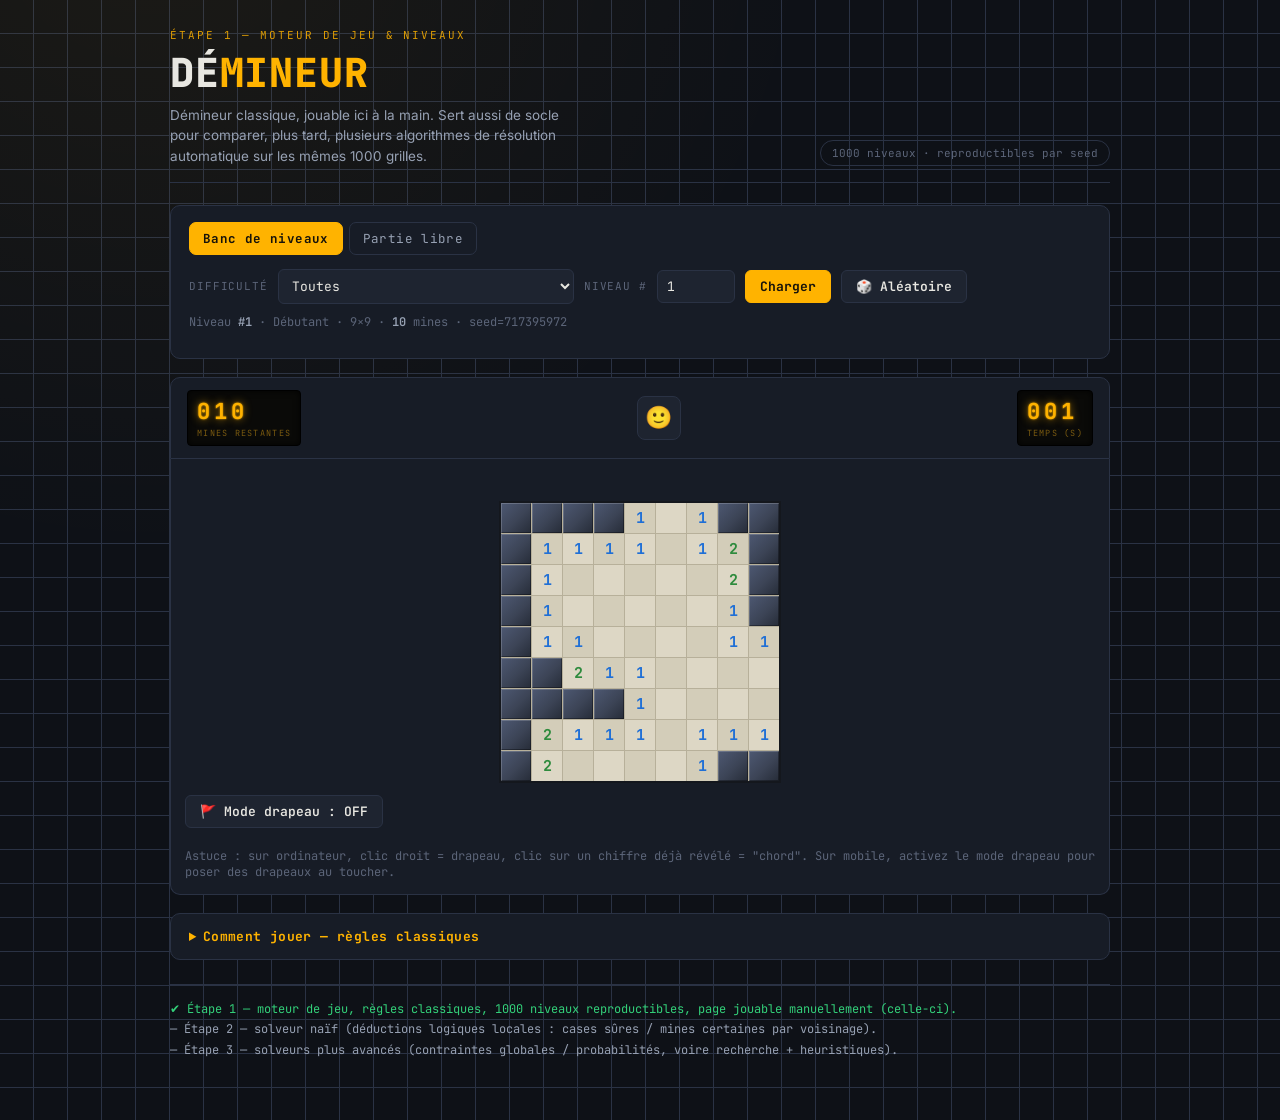
==== index.html @ 48df4999 "first commit" ====
<!DOCTYPE html>
<html lang="fr">
<head>
<meta charset="UTF-8">
<meta name="viewport" content="width=device-width, initial-scale=1.0">
<title>Démineur — banc d'essai pour algorithmes</title>
<meta name="description" content="Démineur classique jouable en ligne, avec un banc de 1000 niveaux reproductibles pour comparer des solveurs.">
<link rel="stylesheet" href="style.css">
</head>
<body>
<div class="wrap">

  <header class="top">
    <div>
      <p class="eyebrow">Étape 1 — moteur de jeu &amp; niveaux</p>
      <h1>DÉ<span>MINEUR</span></h1>
      <p class="tagline">Démineur classique, jouable ici à la main. Sert aussi de socle pour comparer,
      plus tard, plusieurs algorithmes de résolution automatique sur les mêmes 1000 grilles.</p>
    </div>
    <span class="badge" id="bank-size-badge">1000 niveaux · reproductibles par seed</span>
  </header>

  <section class="panel">
    <div class="tabs" role="tablist">
      <button class="tab active" id="tab-bank" role="tab">Banc de niveaux</button>
      <button class="tab" id="tab-freeplay" role="tab">Partie libre</button>
    </div>

    <div class="mode-view active" id="view-bank">
      <div class="row">
        <span class="field-label">Difficulté</span>
        <select id="diff-filter">
          <option value="all">Toutes</option>
          <option value="beginner">Débutant (9×9, 10 mines)</option>
          <option value="intermediate">Intermédiaire (16×16, 40 mines)</option>
          <option value="expert">Expert (30×16, 99 mines)</option>
          <option value="mixed">Mixte (taille/densité variables)</option>
        </select>
        <span class="field-label">Niveau #</span>
        <input type="number" id="level-id-input" min="1" value="1">
        <button class="btn primary" id="load-level-btn">Charger</button>
        <button class="btn" id="random-level-btn">🎲 Aléatoire</button>
      </div>
      <p class="meta-line" id="bank-meta"></p>
    </div>

    <div class="mode-view" id="view-freeplay">
      <div class="difficulty-grid">
        <button class="diff-card active" data-diff="beginner">
          <div class="name">Débutant</div><div class="spec">9×9 · 10 mines</div>
        </button>
        <button class="diff-card" data-diff="intermediate">
          <div class="name">Intermédiaire</div><div class="spec">16×16 · 40 mines</div>
        </button>
        <button class="diff-card" data-diff="expert">
          <div class="name">Expert</div><div class="spec">30×16 · 99 mines</div>
        </button>
      </div>
      <div class="row">
        <span class="field-label">Largeur</span><input type="number" id="custom-width" value="9" min="5" max="40">
        <span class="field-label">Hauteur</span><input type="number" id="custom-height" value="9" min="5" max="24">
        <span class="field-label">Mines</span><input type="number" id="custom-mines" value="10" min="1">
        <button class="btn primary" id="start-freeplay-btn">Nouvelle partie</button>
      </div>
      <p class="meta-line">Partie libre : grille générée dans le navigateur, premier coup toujours sûr (les mines ne sont posées qu'après votre premier clic).</p>
    </div>
  </section>

  <div class="console">
    <div class="lcd">
      <div class="digits" id="mine-digits">010</div>
      <div class="lcd-label">Mines restantes</div>
    </div>
    <button class="face-btn" id="face-btn" title="Recommencer">🙂</button>
    <div class="lcd">
      <div class="digits" id="time-digits">000</div>
      <div class="lcd-label">Temps (s)</div>
    </div>
  </div>

  <div class="board-outer">
    <p class="board-status" id="board-status">&nbsp;</p>
    <div class="board" id="board"></div>
    <div class="board-toolbar">
      <span class="flag-toggle">
        <button class="btn" id="flag-mode-btn">🚩 Mode drapeau : OFF</button>
      </span>
      <span class="meta-line">Astuce : sur ordinateur, clic droit = drapeau, clic sur un chiffre déjà révélé = "chord". Sur mobile, activez le mode drapeau pour poser des drapeaux au toucher.</span>
    </div>
  </div>

  <details class="rules">
    <summary>Comment jouer — règles classiques</summary>
    <ul>
      <li>La grille cache des mines. Un <b>clic gauche</b> révèle une case : si c'est une mine, la partie est perdue ; sinon, un chiffre indique le nombre de mines parmi les 8 cases voisines.</li>
      <li>Si ce chiffre vaut <b>0</b>, toutes les cases voisines s'ouvrent automatiquement, et ainsi de suite en cascade.</li>
      <li>Un <b>clic droit</b> (ou le mode drapeau sur mobile) pose ou retire un <b>drapeau 🚩</b> sur une case suspectée d'être minée.</li>
      <li><b>Chord</b> : cliquer sur une case déjà révélée dont le nombre de drapeaux voisins égale son chiffre révèle d'un coup toutes les autres cases voisines. Pratique, mais risqué si un drapeau est mal placé.</li>
      <li>La partie est <b>gagnée</b> quand toutes les cases sans mine sont révélées — inutile de drapeauter chaque mine.</li>
      <li>Au clavier : <kbd>Tab</kbd> pour naviguer entre les cases, <kbd>Entrée</kbd>/<kbd>Espace</kbd> pour révéler ou "chord", <kbd>F</kbd> pour drapeau/retirer.</li>
    </ul>
    <p>Les 1000 niveaux du banc sont générés une fois pour toutes par <code>generate_levels.py</code> à partir d'un seed fixe : même id ⇒ toujours la même grille de mines et la même case de départ. Cela permettra de comparer plusieurs solveurs sur exactement les mêmes grilles à l'étape suivante.</p>
  </details>

  <footer class="roadmap">
    <div class="step done">✔ Étape 1 — moteur de jeu, règles classiques, 1000 niveaux reproductibles, page jouable manuellement (celle-ci).</div>
    <div class="step">— Étape 2 — solveur naïf (déductions logiques locales : cases sûres / mines certaines par voisinage).</div>
    <div class="step">— Étape 3 — solveurs plus avancés (contraintes globales / probabilités, voire recherche + heuristiques).</div>
  </footer>

</div>

<script src="engine.js"></script>
<script src="levels.js"></script>
<script src="app.js"></script>
</body>
</html>
---- style.css ----
@import url('https://fonts.googleapis.com/css2?family=JetBrains+Mono:wght@400;500;700;800&family=Inter:wght@400;500;600&display=swap');

:root {
  --bg: #0e1117;
  --panel: #171c26;
  --panel-2: #1e2430;
  --border: #2a3244;
  --accent: #ffb300;
  --accent-dim: #8a6416;
  --text: #e8e7e1;
  --text-dim: #97a1b3;
  --text-faint: #5c6579;

  --cell-hidden: #3c4456;
  --cell-hidden-hi: #4d5872;
  --cell-hidden-lo: #262c38;
  --cell-revealed: #ddd7c5;
  --cell-revealed-alt: #d3cdb9;
  --cell-line: #b7b09a;

  --mine-bg: #ff5252;
  --win: #33d17a;
  --lose: #ff5c5c;

  --n1: #1f6fd6;
  --n2: #2e8b3d;
  --n3: #d8342c;
  --n4: #2b2fa6;
  --n5: #7a3b1e;
  --n6: #0f9aa6;
  --n7: #1c1c1c;
  --n8: #6b7280;

  --mono: 'JetBrains Mono', ui-monospace, 'SF Mono', Menlo, Consolas, monospace;
  --sans: 'Inter', system-ui, -apple-system, 'Segoe UI', sans-serif;
}

* { box-sizing: border-box; }

html, body {
  margin: 0;
  padding: 0;
  background: var(--bg);
  color: var(--text);
  font-family: var(--sans);
}

body {
  min-height: 100vh;
  background-image:
    radial-gradient(circle at 12% -10%, rgba(255,179,0,0.06), transparent 40%),
    linear-gradient(var(--border) 1px, transparent 1px),
    linear-gradient(90deg, var(--border) 1px, transparent 1px);
  background-size: auto, 34px 34px, 34px 34px;
  background-position: 0 0, -1px -1px, -1px -1px;
  background-color: var(--bg);
}
@media (prefers-reduced-motion: no-preference) {
  .cell.revealed { animation: pop 90ms ease-out; }
}
@keyframes pop {
  from { transform: scale(0.85); opacity: 0.6; }
  to { transform: scale(1); opacity: 1; }
}

.wrap {
  max-width: 980px;
  margin: 0 auto;
  padding: 28px 20px 60px;
}

/* ---------- Header ---------- */
header.top {
  display: flex;
  justify-content: space-between;
  align-items: flex-end;
  flex-wrap: wrap;
  gap: 10px;
  border-bottom: 1px solid var(--border);
  padding-bottom: 16px;
  margin-bottom: 22px;
}
.eyebrow {
  font-family: var(--mono);
  font-size: 11px;
  letter-spacing: 0.18em;
  text-transform: uppercase;
  color: var(--accent);
  opacity: 0.85;
  margin: 0 0 4px;
}
h1 {
  font-family: var(--mono);
  font-weight: 800;
  font-size: clamp(28px, 5vw, 40px);
  letter-spacing: 0.02em;
  margin: 0;
  color: var(--text);
}
h1 span { color: var(--accent); }
.tagline {
  font-size: 13.5px;
  color: var(--text-dim);
  max-width: 46ch;
  margin: 6px 0 0;
  line-height: 1.5;
}
.badge {
  font-family: var(--mono);
  font-size: 11px;
  color: var(--text-faint);
  border: 1px solid var(--border);
  border-radius: 999px;
  padding: 5px 11px;
  white-space: nowrap;
}

/* ---------- Panels / tabs ---------- */
.panel {
  background: var(--panel);
  border: 1px solid var(--border);
  border-radius: 10px;
  padding: 16px 18px;
  margin-bottom: 18px;
}
.tabs {
  display: flex;
  gap: 6px;
  margin-bottom: 14px;
}
.tab {
  font-family: var(--mono);
  font-size: 12.5px;
  letter-spacing: 0.03em;
  background: transparent;
  color: var(--text-dim);
  border: 1px solid var(--border);
  border-radius: 7px;
  padding: 7px 13px;
  cursor: pointer;
}
.tab.active {
  color: #16130a;
  background: var(--accent);
  border-color: var(--accent);
  font-weight: 700;
}
.tab:focus-visible, button:focus-visible, select:focus-visible, input:focus-visible {
  outline: 2px solid var(--accent);
  outline-offset: 2px;
}

.mode-view { display: none; }
.mode-view.active { display: block; }

.row {
  display: flex;
  align-items: center;
  gap: 10px;
  flex-wrap: wrap;
}
.field-label {
  font-family: var(--mono);
  font-size: 11px;
  color: var(--text-faint);
  text-transform: uppercase;
  letter-spacing: 0.08em;
}
select, input[type="number"] {
  background: var(--panel-2);
  color: var(--text);
  border: 1px solid var(--border);
  border-radius: 6px;
  padding: 7px 9px;
  font-family: var(--mono);
  font-size: 13px;
}
input[type="number"] { width: 78px; }

button.btn {
  font-family: var(--mono);
  font-size: 13px;
  font-weight: 600;
  color: var(--text);
  background: var(--panel-2);
  border: 1px solid var(--border);
  border-radius: 6px;
  padding: 7px 14px;
  cursor: pointer;
}
button.btn:hover { border-color: var(--accent-dim); color: var(--accent); }
button.btn.primary {
  background: var(--accent);
  color: #17130a;
  border-color: var(--accent);
  font-weight: 700;
}
button.btn.primary:hover { filter: brightness(1.08); color: #17130a; }

.difficulty-grid {
  display: grid;
  grid-template-columns: repeat(auto-fit, minmax(150px, 1fr));
  gap: 8px;
  margin-bottom: 10px;
}
.diff-card {
  text-align: left;
  background: var(--panel-2);
  border: 1px solid var(--border);
  border-radius: 8px;
  padding: 10px 12px;
  cursor: pointer;
  color: var(--text);
}
.diff-card:hover { border-color: var(--accent-dim); }
.diff-card.active { border-color: var(--accent); box-shadow: 0 0 0 1px var(--accent) inset; }
.diff-card .name { font-family: var(--mono); font-weight: 700; font-size: 13px; color: var(--accent); }
.diff-card .spec { font-size: 11.5px; color: var(--text-dim); margin-top: 2px; }

.meta-line {
  font-family: var(--mono);
  font-size: 12px;
  color: var(--text-faint);
  margin-top: 10px;
}
.meta-line b { color: var(--text-dim); font-weight: 600; }

/* ---------- Console / LCD control bar ---------- */
.console {
  display: flex;
  align-items: center;
  justify-content: space-between;
  gap: 14px;
  background: var(--panel);
  border: 1px solid var(--border);
  border-radius: 10px 10px 0 0;
  padding: 12px 16px;
}
.lcd {
  background: #0a0a08;
  border: 1px solid #000;
  border-radius: 4px;
  padding: 6px 9px;
  box-shadow: inset 0 0 6px rgba(0,0,0,0.8);
}
.lcd .digits {
  font-family: var(--mono);
  font-weight: 700;
  font-size: 22px;
  letter-spacing: 4px;
  color: var(--accent);
  text-shadow: 0 0 8px rgba(255,179,0,0.65), 0 0 2px rgba(255,179,0,0.9);
}
.lcd .lcd-label {
  font-family: var(--mono);
  font-size: 8.5px;
  letter-spacing: 0.15em;
  color: #7a5a10;
  text-transform: uppercase;
  margin-top: 1px;
}
.face-btn {
  width: 44px;
  height: 44px;
  border-radius: 8px;
  border: 1px solid var(--border);
  background: var(--panel-2);
  font-size: 22px;
  line-height: 1;
  cursor: pointer;
  display: flex;
  align-items: center;
  justify-content: center;
}
.face-btn:hover { border-color: var(--accent-dim); }

.board-outer {
  background: var(--panel);
  border: 1px solid var(--border);
  border-top: none;
  border-radius: 0 0 10px 10px;
  padding: 14px;
  overflow: auto;
}
.board-status {
  font-family: var(--mono);
  font-size: 12.5px;
  min-height: 18px;
  margin: 0 0 10px 2px;
}
.board-status.won { color: var(--win); }
.board-status.lost { color: var(--lose); }

.board {
  display: grid;
  gap: 1px;
  width: max-content;
  margin: 0 auto;
  background: var(--cell-line);
  border: 2px solid #14171d;
}

.cell {
  width: var(--cell-size, 26px);
  height: var(--cell-size, 26px);
  display: flex;
  align-items: center;
  justify-content: center;
  font-family: var(--mono);
  font-weight: 700;
  font-size: calc(var(--cell-size, 26px) * 0.5);
  padding: 0;
  border: none;
  cursor: pointer;
  user-select: none;
  -webkit-user-select: none;
}
.cell.hidden {
  background: linear-gradient(135deg, var(--cell-hidden-hi), var(--cell-hidden) 55%, var(--cell-hidden-lo));
  box-shadow: inset 1px 1px 0 rgba(255,255,255,0.18), inset -1px -1px 0 rgba(0,0,0,0.35);
}
.cell.hidden:hover { filter: brightness(1.08); }
.cell.hidden:active { filter: brightness(0.92); }
.cell.revealed {
  background: var(--cell-revealed);
  cursor: default;
}
.cell.revealed:nth-child(odd) { background: var(--cell-revealed-alt); }
.cell.mine-cell { background: var(--mine-bg) !important; }
.cell.mine-wrong { background: #7a1f1f !important; color: #ffb3b3; }
.cell.flagged { font-size: calc(var(--cell-size, 26px) * 0.55); }

.cell.n1 { color: var(--n1); } .cell.n2 { color: var(--n2); }
.cell.n3 { color: var(--n3); } .cell.n4 { color: var(--n4); }
.cell.n5 { color: var(--n5); } .cell.n6 { color: var(--n6); }
.cell.n7 { color: var(--n7); } .cell.n8 { color: var(--n8); }

.board-toolbar {
  display: flex;
  align-items: center;
  gap: 10px;
  margin-top: 12px;
  flex-wrap: wrap;
}
.flag-toggle {
  font-family: var(--mono);
  font-size: 12px;
}
.flag-toggle.active .btn { background: var(--accent); color: #17130a; border-color: var(--accent); }

details.rules {
  background: var(--panel);
  border: 1px solid var(--border);
  border-radius: 10px;
  padding: 14px 18px;
  margin-top: 18px;
}
details.rules summary {
  font-family: var(--mono);
  font-weight: 700;
  cursor: pointer;
  color: var(--accent);
  font-size: 13px;
  letter-spacing: 0.03em;
}
details.rules p, details.rules li {
  color: var(--text-dim);
  font-size: 13.5px;
  line-height: 1.6;
}
details.rules ul { padding-left: 20px; margin: 10px 0; }
details.rules kbd {
  font-family: var(--mono);
  background: var(--panel-2);
  border: 1px solid var(--border);
  border-radius: 4px;
  padding: 1px 6px;
  font-size: 12px;
  color: var(--text);
}

footer.roadmap {
  margin-top: 24px;
  font-family: var(--mono);
  font-size: 12px;
  color: var(--text-faint);
  border-top: 1px solid var(--border);
  padding-top: 14px;
  line-height: 1.7;
}
footer.roadmap .step { color: var(--text-dim); }
footer.roadmap .step.done { color: var(--win); }

@media (max-width: 560px) {
  .console { flex-wrap: wrap; }
}
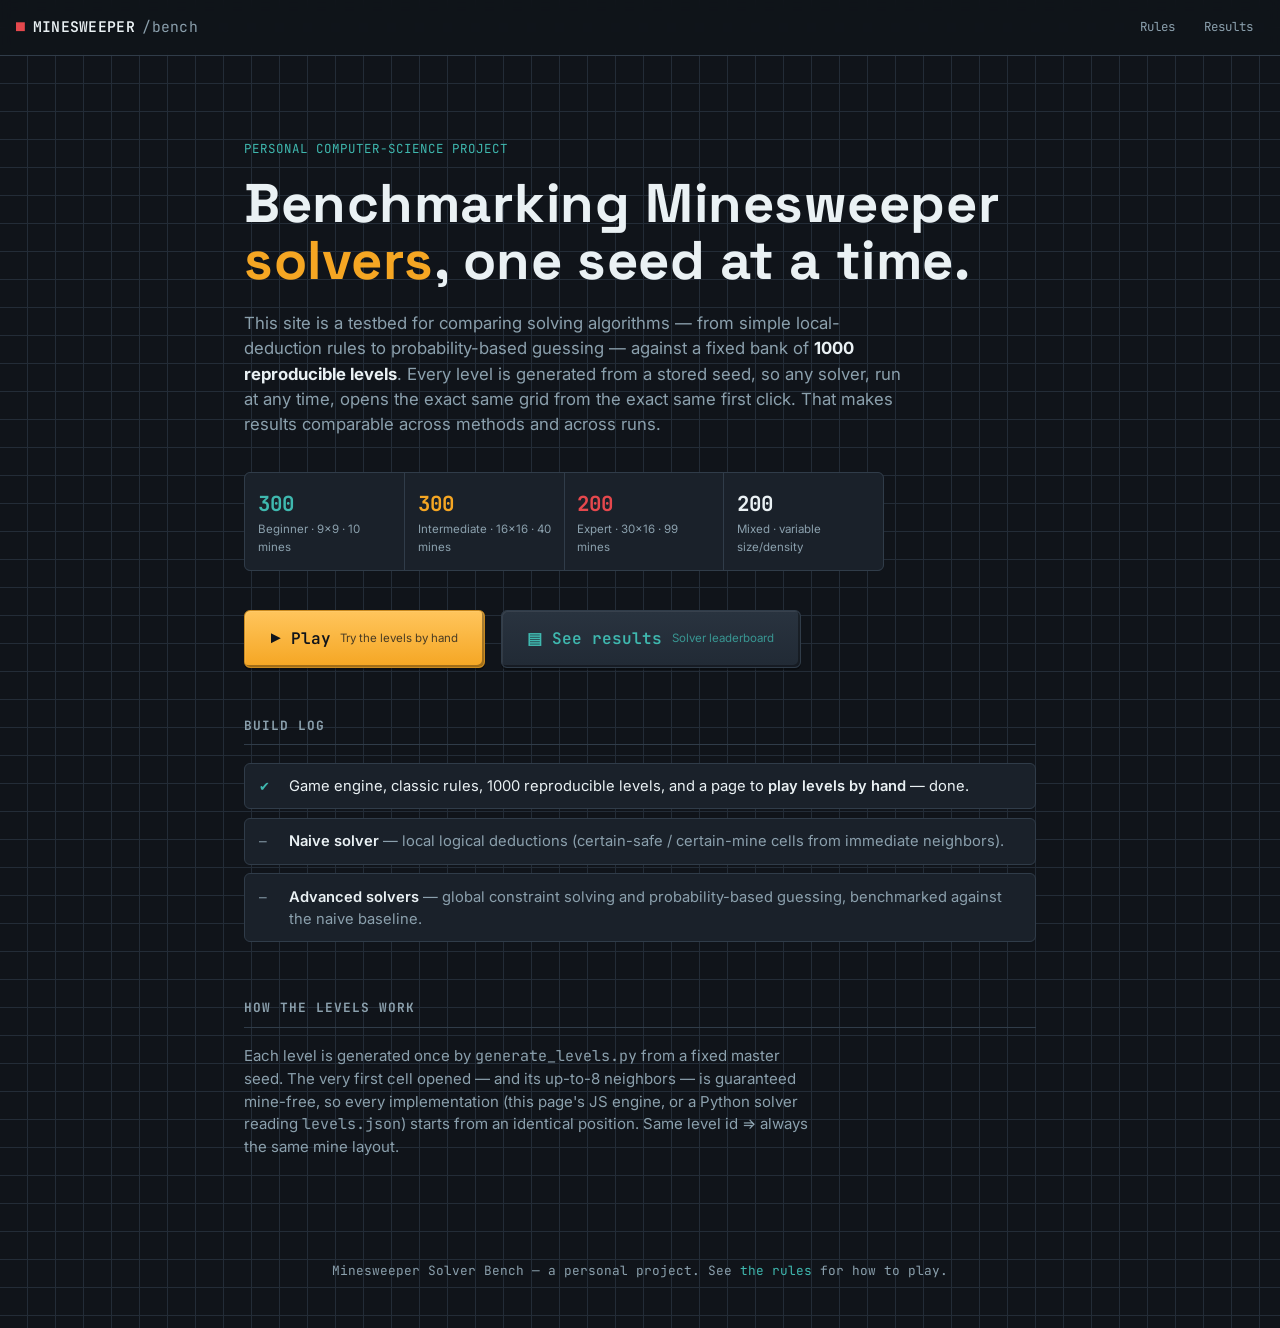
==== commit d494c02b: "webpage game" ====
--- a/index.html
+++ b/index.html
@@ -1,117 +1,64 @@
 <!DOCTYPE html>
-<html lang="fr">
+<html lang="en">
 <head>
 <meta charset="UTF-8">
 <meta name="viewport" content="width=device-width, initial-scale=1.0">
-<title>Démineur — banc d'essai pour algorithmes</title>
-<meta name="description" content="Démineur classique jouable en ligne, avec un banc de 1000 niveaux reproductibles pour comparer des solveurs.">
+<title>Minesweeper Solver Bench</title>
+<meta name="description" content="A personal computer-science project: 1000 reproducible Minesweeper levels used as a fixed benchmark to compare solving algorithms.">
 <link rel="stylesheet" href="style.css">
 </head>
-<body>
-<div class="wrap">
+<body class="grid-bg">
 
-  <header class="top">
-    <div>
-      <p class="eyebrow">Étape 1 — moteur de jeu &amp; niveaux</p>
-      <h1>DÉ<span>MINEUR</span></h1>
-      <p class="tagline">Démineur classique, jouable ici à la main. Sert aussi de socle pour comparer,
-      plus tard, plusieurs algorithmes de résolution automatique sur les mêmes 1000 grilles.</p>
-    </div>
-    <span class="badge" id="bank-size-badge">1000 niveaux · reproductibles par seed</span>
-  </header>
+<header class="topnav">
+  <span class="brand"><span class="dot">■</span>MINESWEEPER<span class="mono" style="color:var(--fog); font-weight:400;">/bench</span></span>
+  <nav>
+    <a href="rules.html">Rules</a>
+    <a href="results.html">Results</a>
+  </nav>
+</header>
 
-  <section class="panel">
-    <div class="tabs" role="tablist">
-      <button class="tab active" id="tab-bank" role="tab">Banc de niveaux</button>
-      <button class="tab" id="tab-freeplay" role="tab">Partie libre</button>
+<main>
+  <section class="home-hero">
+    <p class="eyebrow">Personal computer-science project</p>
+    <h1>Benchmarking Minesweeper <span class="accent">solvers</span>, one seed at a time.</h1>
+    <p class="lede">This site is a testbed for comparing solving algorithms — from simple local-deduction
+      rules to probability-based guessing — against a fixed bank of <b style="color:var(--bone)">1000
+      reproducible levels</b>. Every level is generated from a stored seed, so any solver, run at any time,
+      opens the exact same grid from the exact same first click. That makes results comparable across
+      methods and across runs.</p>
+
+    <div class="stat-strip">
+      <div class="stat beginner"><div class="n">300</div><div class="l">Beginner · 9×9 · 10 mines</div></div>
+      <div class="stat intermediate"><div class="n">300</div><div class="l">Intermediate · 16×16 · 40 mines</div></div>
+      <div class="stat expert"><div class="n">200</div><div class="l">Expert · 30×16 · 99 mines</div></div>
+      <div class="stat"><div class="n">200</div><div class="l">Mixed · variable size/density</div></div>
     </div>
 
-    <div class="mode-view active" id="view-bank">
-      <div class="row">
-        <span class="field-label">Difficulté</span>
-        <select id="diff-filter">
-          <option value="all">Toutes</option>
-          <option value="beginner">Débutant (9×9, 10 mines)</option>
-          <option value="intermediate">Intermédiaire (16×16, 40 mines)</option>
-          <option value="expert">Expert (30×16, 99 mines)</option>
-          <option value="mixed">Mixte (taille/densité variables)</option>
-        </select>
-        <span class="field-label">Niveau #</span>
-        <input type="number" id="level-id-input" min="1" value="1">
-        <button class="btn primary" id="load-level-btn">Charger</button>
-        <button class="btn" id="random-level-btn">🎲 Aléatoire</button>
-      </div>
-      <p class="meta-line" id="bank-meta"></p>
-    </div>
-
-    <div class="mode-view" id="view-freeplay">
-      <div class="difficulty-grid">
-        <button class="diff-card active" data-diff="beginner">
-          <div class="name">Débutant</div><div class="spec">9×9 · 10 mines</div>
-        </button>
-        <button class="diff-card" data-diff="intermediate">
-          <div class="name">Intermédiaire</div><div class="spec">16×16 · 40 mines</div>
-        </button>
-        <button class="diff-card" data-diff="expert">
-          <div class="name">Expert</div><div class="spec">30×16 · 99 mines</div>
-        </button>
-      </div>
-      <div class="row">
-        <span class="field-label">Largeur</span><input type="number" id="custom-width" value="9" min="5" max="40">
-        <span class="field-label">Hauteur</span><input type="number" id="custom-height" value="9" min="5" max="24">
-        <span class="field-label">Mines</span><input type="number" id="custom-mines" value="10" min="1">
-        <button class="btn primary" id="start-freeplay-btn">Nouvelle partie</button>
-      </div>
-      <p class="meta-line">Partie libre : grille générée dans le navigateur, premier coup toujours sûr (les mines ne sont posées qu'après votre premier clic).</p>
+    <div class="cta-row">
+      <a class="btn-cta bevel primary" href="game.html">▶ Play<span class="sub">Try the levels by hand</span></a>
+      <a class="btn-cta bevel" href="results.html">▤ See results<span class="sub">Solver leaderboard</span></a>
     </div>
   </section>
 
-  <div class="console">
-    <div class="lcd">
-      <div class="digits" id="mine-digits">010</div>
-      <div class="lcd-label">Mines restantes</div>
-    </div>
-    <button class="face-btn" id="face-btn" title="Recommencer">🙂</button>
-    <div class="lcd">
-      <div class="digits" id="time-digits">000</div>
-      <div class="lcd-label">Temps (s)</div>
-    </div>
-  </div>
+  <section class="home-section">
+    <h2>Build log</h2>
+    <ul class="status-log">
+      <li class="done"><span class="mark">✔</span><span>Game engine, classic rules, 1000 reproducible levels, and a page to <b>play levels by hand</b> — done.</span></li>
+      <li class="pending"><span class="mark">—</span><span><b>Naive solver</b> — local logical deductions (certain-safe / certain-mine cells from immediate neighbors).</span></li>
+      <li class="pending"><span class="mark">—</span><span><b>Advanced solvers</b> — global constraint solving and probability-based guessing, benchmarked against the naive baseline.</span></li>
+    </ul>
+  </section>
 
-  <div class="board-outer">
-    <p class="board-status" id="board-status">&nbsp;</p>
-    <div class="board" id="board"></div>
-    <div class="board-toolbar">
-      <span class="flag-toggle">
-        <button class="btn" id="flag-mode-btn">🚩 Mode drapeau : OFF</button>
-      </span>
-      <span class="meta-line">Astuce : sur ordinateur, clic droit = drapeau, clic sur un chiffre déjà révélé = "chord". Sur mobile, activez le mode drapeau pour poser des drapeaux au toucher.</span>
-    </div>
-  </div>
+  <section class="home-section">
+    <h2>How the levels work</h2>
+    <p style="color:var(--fog); font-size:.94rem; max-width:64ch;">Each level is generated once by <code>generate_levels.py</code> from a fixed master seed. The very first
+      cell opened — and its up-to-8 neighbors — is guaranteed mine-free, so every implementation (this
+      page's JS engine, or a Python solver reading <code>levels.json</code>) starts from an identical position.
+      Same level id ⇒ always the same mine layout.</p>
+  </section>
+</main>
 
-  <details class="rules">
-    <summary>Comment jouer — règles classiques</summary>
-    <ul>
-      <li>La grille cache des mines. Un <b>clic gauche</b> révèle une case : si c'est une mine, la partie est perdue ; sinon, un chiffre indique le nombre de mines parmi les 8 cases voisines.</li>
-      <li>Si ce chiffre vaut <b>0</b>, toutes les cases voisines s'ouvrent automatiquement, et ainsi de suite en cascade.</li>
-      <li>Un <b>clic droit</b> (ou le mode drapeau sur mobile) pose ou retire un <b>drapeau 🚩</b> sur une case suspectée d'être minée.</li>
-      <li><b>Chord</b> : cliquer sur une case déjà révélée dont le nombre de drapeaux voisins égale son chiffre révèle d'un coup toutes les autres cases voisines. Pratique, mais risqué si un drapeau est mal placé.</li>
-      <li>La partie est <b>gagnée</b> quand toutes les cases sans mine sont révélées — inutile de drapeauter chaque mine.</li>
-      <li>Au clavier : <kbd>Tab</kbd> pour naviguer entre les cases, <kbd>Entrée</kbd>/<kbd>Espace</kbd> pour révéler ou "chord", <kbd>F</kbd> pour drapeau/retirer.</li>
-    </ul>
-    <p>Les 1000 niveaux du banc sont générés une fois pour toutes par <code>generate_levels.py</code> à partir d'un seed fixe : même id ⇒ toujours la même grille de mines et la même case de départ. Cela permettra de comparer plusieurs solveurs sur exactement les mêmes grilles à l'étape suivante.</p>
-  </details>
+<footer class="home-foot">Minesweeper Solver Bench — a personal project. See <a href="rules.html">the rules</a> for how to play.</footer>
 
-  <footer class="roadmap">
-    <div class="step done">✔ Étape 1 — moteur de jeu, règles classiques, 1000 niveaux reproductibles, page jouable manuellement (celle-ci).</div>
-    <div class="step">— Étape 2 — solveur naïf (déductions logiques locales : cases sûres / mines certaines par voisinage).</div>
-    <div class="step">— Étape 3 — solveurs plus avancés (contraintes globales / probabilités, voire recherche + heuristiques).</div>
-  </footer>
-
-</div>
-
-<script src="engine.js"></script>
-<script src="levels.js"></script>
-<script src="app.js"></script>
 </body>
-</html>+</html>
--- a/style.css
+++ b/style.css
@@ -1,396 +1,515 @@
-@import url('https://fonts.googleapis.com/css2?family=JetBrains+Mono:wght@400;500;700;800&family=Inter:wght@400;500;600&display=swap');
-
-:root {
-  --bg: #0e1117;
-  --panel: #171c26;
-  --panel-2: #1e2430;
-  --border: #2a3244;
-  --accent: #ffb300;
-  --accent-dim: #8a6416;
-  --text: #e8e7e1;
-  --text-dim: #97a1b3;
-  --text-faint: #5c6579;
-
-  --cell-hidden: #3c4456;
-  --cell-hidden-hi: #4d5872;
-  --cell-hidden-lo: #262c38;
-  --cell-revealed: #ddd7c5;
-  --cell-revealed-alt: #d3cdb9;
-  --cell-line: #b7b09a;
-
-  --mine-bg: #ff5252;
-  --win: #33d17a;
-  --lose: #ff5c5c;
-
-  --n1: #1f6fd6;
-  --n2: #2e8b3d;
-  --n3: #d8342c;
-  --n4: #2b2fa6;
-  --n5: #7a3b1e;
-  --n6: #0f9aa6;
-  --n7: #1c1c1c;
-  --n8: #6b7280;
-
-  --mono: 'JetBrains Mono', ui-monospace, 'SF Mono', Menlo, Consolas, monospace;
-  --sans: 'Inter', system-ui, -apple-system, 'Segoe UI', sans-serif;
-}
-
-* { box-sizing: border-box; }
-
-html, body {
+/* ==========================================================================
+   Minesweeper Solver Bench — shared stylesheet
+   Design language: an "instrument console" — the bevelled 3D button and
+   LCD digit readout from classic Minesweeper, extended into a consistent
+   system for a benchmarking site (buttons, tiles, nav all share the bevel).
+   ========================================================================== */
+
+@import url('https://fonts.googleapis.com/css2?family=Space+Grotesk:wght@500;600;700&family=JetBrains+Mono:wght@400;500;600;700&family=Inter:wght@400;500;600&display=swap');
+
+:root{
+  --ink: #10141a;
+  --panel: #1a212a;
+  --panel-2: #212a35;
+  --panel-3: #29333f;
+  --line: #303c49;
+  --line-soft: #232c37;
+  --fog: #8ba0ad;
+  --bone: #eaf1f4;
+
+  --amber: #f5a623;
+  --amber-dim: #c98a1f;
+  --red: #e5484d;
+  --teal: #3fb8af;
+
+  --font-display: 'Space Grotesk', system-ui, sans-serif;
+  --font-mono: 'JetBrains Mono', 'SFMono-Regular', Menlo, monospace;
+  --font-body: 'Inter', system-ui, -apple-system, sans-serif;
+
+  --radius: 6px;
+  --header-h: 56px;
+}
+
+*, *::before, *::after{ box-sizing: border-box; }
+html{ color-scheme: dark; }
+body{
   margin: 0;
-  padding: 0;
-  background: var(--bg);
-  color: var(--text);
-  font-family: var(--sans);
-}
-
-body {
-  min-height: 100vh;
+  background: var(--ink);
+  color: var(--bone);
+  font-family: var(--font-body);
+  line-height: 1.5;
+  -webkit-font-smoothing: antialiased;
+}
+
+/* Faint blueprint grid backdrop — grounded in "benchmark report" schematics */
+.grid-bg{
   background-image:
-    radial-gradient(circle at 12% -10%, rgba(255,179,0,0.06), transparent 40%),
-    linear-gradient(var(--border) 1px, transparent 1px),
-    linear-gradient(90deg, var(--border) 1px, transparent 1px);
-  background-size: auto, 34px 34px, 34px 34px;
-  background-position: 0 0, -1px -1px, -1px -1px;
-  background-color: var(--bg);
-}
-@media (prefers-reduced-motion: no-preference) {
-  .cell.revealed { animation: pop 90ms ease-out; }
-}
-@keyframes pop {
-  from { transform: scale(0.85); opacity: 0.6; }
-  to { transform: scale(1); opacity: 1; }
-}
-
-.wrap {
-  max-width: 980px;
-  margin: 0 auto;
-  padding: 28px 20px 60px;
-}
-
-/* ---------- Header ---------- */
-header.top {
-  display: flex;
-  justify-content: space-between;
-  align-items: flex-end;
-  flex-wrap: wrap;
-  gap: 10px;
-  border-bottom: 1px solid var(--border);
-  padding-bottom: 16px;
-  margin-bottom: 22px;
-}
-.eyebrow {
-  font-family: var(--mono);
-  font-size: 11px;
-  letter-spacing: 0.18em;
-  text-transform: uppercase;
-  color: var(--accent);
-  opacity: 0.85;
-  margin: 0 0 4px;
-}
-h1 {
-  font-family: var(--mono);
-  font-weight: 800;
-  font-size: clamp(28px, 5vw, 40px);
-  letter-spacing: 0.02em;
-  margin: 0;
-  color: var(--text);
-}
-h1 span { color: var(--accent); }
-.tagline {
-  font-size: 13.5px;
-  color: var(--text-dim);
-  max-width: 46ch;
-  margin: 6px 0 0;
-  line-height: 1.5;
-}
-.badge {
-  font-family: var(--mono);
-  font-size: 11px;
-  color: var(--text-faint);
-  border: 1px solid var(--border);
-  border-radius: 999px;
-  padding: 5px 11px;
-  white-space: nowrap;
-}
-
-/* ---------- Panels / tabs ---------- */
-.panel {
-  background: var(--panel);
-  border: 1px solid var(--border);
-  border-radius: 10px;
-  padding: 16px 18px;
-  margin-bottom: 18px;
-}
-.tabs {
-  display: flex;
-  gap: 6px;
-  margin-bottom: 14px;
-}
-.tab {
-  font-family: var(--mono);
-  font-size: 12.5px;
-  letter-spacing: 0.03em;
-  background: transparent;
-  color: var(--text-dim);
-  border: 1px solid var(--border);
-  border-radius: 7px;
-  padding: 7px 13px;
+    linear-gradient(var(--line-soft) 1px, transparent 1px),
+    linear-gradient(90deg, var(--line-soft) 1px, transparent 1px);
+  background-size: 28px 28px;
+  background-position: -1px -1px;
+}
+
+a{ color: var(--teal); text-decoration: none; }
+a:hover{ text-decoration: underline; }
+a:focus-visible, button:focus-visible, input:focus-visible, select:focus-visible{
+  outline: 2px solid var(--teal);
+  outline-offset: 2px;
+}
+h1,h2,h3{ font-family: var(--font-display); margin: 0 0 .4em; letter-spacing: .01em; }
+code{ font-family: var(--font-mono); }
+.mono{ font-family: var(--font-mono); }
+
+/* --------------------------------------------------------------------
+   Bevel system — the signature element, reused everywhere a control
+   needs to feel "pressable": nav links, CTA buttons, level tiles, tabs.
+   -------------------------------------------------------------------- */
+.bevel{
+  background: linear-gradient(180deg, var(--panel-3), var(--panel-2));
+  border: 1px solid var(--line);
+  border-radius: var(--radius);
+  box-shadow:
+    inset 1px 1px 0 rgba(255,255,255,.07),
+    inset -2px -2px 0 rgba(0,0,0,.35),
+    0 2px 0 rgba(0,0,0,.35);
+}
+.bevel:active, .bevel.pressed{
+  box-shadow:
+    inset -1px -1px 0 rgba(255,255,255,.05),
+    inset 2px 2px 0 rgba(0,0,0,.4);
+  transform: translateY(1px);
+}
+
+.btn{
+  font-family: var(--font-mono);
+  font-size: .84rem;
+  font-weight: 500;
+  color: var(--bone);
+  padding: .6rem 1rem;
   cursor: pointer;
-}
-.tab.active {
-  color: #16130a;
-  background: var(--accent);
-  border-color: var(--accent);
-  font-weight: 700;
-}
-.tab:focus-visible, button:focus-visible, select:focus-visible, input:focus-visible {
-  outline: 2px solid var(--accent);
-  outline-offset: 2px;
-}
-
-.mode-view { display: none; }
-.mode-view.active { display: block; }
-
-.row {
+  display: inline-flex;
+  align-items: center;
+  gap: .5em;
+}
+.btn.primary{
+  color: var(--ink);
+  background: linear-gradient(180deg, #ffc55c, var(--amber));
+  border-color: var(--amber-dim);
+}
+.btn:disabled{ opacity: .45; cursor: not-allowed; }
+
+.btn-cta{
+  font-family: var(--font-mono);
+  font-size: 1rem;
+  font-weight: 600;
+  padding: 1rem 1.6rem;
+  display: inline-flex;
+  align-items: center;
+  gap: .6em;
+}
+.btn-cta.primary{
+  color: var(--ink);
+  background: linear-gradient(180deg, #ffc55c, var(--amber));
+  border-color: var(--amber-dim);
+}
+.btn-cta .sub{ display:block; font-family: var(--font-body); font-weight: 400; font-size: .72rem; opacity: .75; }
+
+/* --------------------------------------------------------------------
+   Top nav — shared across every page
+   -------------------------------------------------------------------- */
+.topnav{
+  height: var(--header-h);
   display: flex;
   align-items: center;
-  gap: 10px;
-  flex-wrap: wrap;
-}
-.field-label {
-  font-family: var(--mono);
-  font-size: 11px;
-  color: var(--text-faint);
-  text-transform: uppercase;
-  letter-spacing: 0.08em;
-}
-select, input[type="number"] {
-  background: var(--panel-2);
-  color: var(--text);
-  border: 1px solid var(--border);
-  border-radius: 6px;
-  padding: 7px 9px;
-  font-family: var(--mono);
-  font-size: 13px;
-}
-input[type="number"] { width: 78px; }
-
-button.btn {
-  font-family: var(--mono);
-  font-size: 13px;
+  gap: .75rem;
+  padding: 0 1rem;
+  border-bottom: 1px solid var(--line);
+  background: rgba(16,20,26,.9);
+  backdrop-filter: blur(6px);
+  position: sticky;
+  top: 0;
+  z-index: 30;
+}
+.topnav .brand{
+  font-family: var(--font-mono);
   font-weight: 600;
-  color: var(--text);
-  background: var(--panel-2);
-  border: 1px solid var(--border);
-  border-radius: 6px;
-  padding: 7px 14px;
-  cursor: pointer;
-}
-button.btn:hover { border-color: var(--accent-dim); color: var(--accent); }
-button.btn.primary {
-  background: var(--accent);
-  color: #17130a;
-  border-color: var(--accent);
-  font-weight: 700;
-}
-button.btn.primary:hover { filter: brightness(1.08); color: #17130a; }
-
-.difficulty-grid {
-  display: grid;
-  grid-template-columns: repeat(auto-fit, minmax(150px, 1fr));
-  gap: 8px;
-  margin-bottom: 10px;
-}
-.diff-card {
-  text-align: left;
-  background: var(--panel-2);
-  border: 1px solid var(--border);
-  border-radius: 8px;
-  padding: 10px 12px;
-  cursor: pointer;
-  color: var(--text);
-}
-.diff-card:hover { border-color: var(--accent-dim); }
-.diff-card.active { border-color: var(--accent); box-shadow: 0 0 0 1px var(--accent) inset; }
-.diff-card .name { font-family: var(--mono); font-weight: 700; font-size: 13px; color: var(--accent); }
-.diff-card .spec { font-size: 11.5px; color: var(--text-dim); margin-top: 2px; }
-
-.meta-line {
-  font-family: var(--mono);
-  font-size: 12px;
-  color: var(--text-faint);
-  margin-top: 10px;
-}
-.meta-line b { color: var(--text-dim); font-weight: 600; }
-
-/* ---------- Console / LCD control bar ---------- */
-.console {
+  font-size: .92rem;
+  color: var(--bone);
+  letter-spacing: .02em;
   display: flex;
   align-items: center;
-  justify-content: space-between;
-  gap: 14px;
+  gap: .5em;
+}
+.topnav .brand .dot{ color: var(--red); }
+.topnav nav{ margin-left: auto; display: flex; gap: .4rem; align-items: center; }
+.topnav nav a{
+  font-family: var(--font-mono);
+  font-size: .78rem;
+  color: var(--fog);
+  padding: .45rem .7rem;
+  border-radius: var(--radius);
+}
+.topnav nav a:hover{ color: var(--bone); text-decoration: none; background: var(--line-soft); }
+
+.icon-btn{
+  width: 38px; height: 38px;
+  display: none;
+  align-items: center; justify-content: center;
+  font-size: 1.1rem;
+  color: var(--bone);
+  background: transparent;
+  border: none;
+  cursor: pointer;
+}
+
+/* ==========================================================================
+   HOME PAGE
+   ========================================================================== */
+.home-hero{
+  max-width: 840px;
+  margin: 0 auto;
+  padding: 4.5rem 1.5rem 3rem;
+  text-align: left;
+}
+.home-hero .eyebrow{
+  font-family: var(--font-mono);
+  font-size: .78rem;
+  color: var(--teal);
+  letter-spacing: .08em;
+  text-transform: uppercase;
+  margin-bottom: 1rem;
+}
+.home-hero h1{
+  font-size: clamp(2.2rem, 6vw, 3.4rem);
+  line-height: 1.05;
+  color: var(--bone);
+}
+.home-hero h1 .accent{ color: var(--amber); }
+.home-hero p.lede{
+  font-size: 1.05rem;
+  color: var(--fog);
+  max-width: 60ch;
+  margin: 1.1rem 0 2.2rem;
+}
+
+.stat-strip{
+  display: flex;
+  gap: 1px;
+  background: var(--line);
+  border: 1px solid var(--line);
+  border-radius: var(--radius);
+  overflow: hidden;
+  margin-bottom: 2.4rem;
+  max-width: 640px;
+}
+.stat-strip .stat{
+  flex: 1;
   background: var(--panel);
-  border: 1px solid var(--border);
-  border-radius: 10px 10px 0 0;
-  padding: 12px 16px;
-}
-.lcd {
-  background: #0a0a08;
-  border: 1px solid #000;
-  border-radius: 4px;
-  padding: 6px 9px;
-  box-shadow: inset 0 0 6px rgba(0,0,0,0.8);
-}
-.lcd .digits {
-  font-family: var(--mono);
+  padding: .9rem .8rem;
+  text-align: left;
+}
+.stat-strip .stat .n{ font-family: var(--font-mono); font-size: 1.3rem; font-weight: 700; color: var(--bone); }
+.stat-strip .stat .l{ font-size: .72rem; color: var(--fog); margin-top: .15rem; }
+.stat-strip .stat.beginner .n{ color: var(--teal); }
+.stat-strip .stat.intermediate .n{ color: var(--amber); }
+.stat-strip .stat.expert .n{ color: var(--red); }
+
+.cta-row{ display: flex; gap: 1rem; flex-wrap: wrap; }
+
+.home-section{
+  max-width: 840px;
+  margin: 0 auto;
+  padding: 0 1.5rem 3.5rem;
+}
+.home-section h2{
+  font-size: .8rem;
+  font-family: var(--font-mono);
+  letter-spacing: .08em;
+  text-transform: uppercase;
+  color: var(--fog);
+  border-bottom: 1px solid var(--line);
+  padding-bottom: .6rem;
+  margin-bottom: 1.1rem;
+}
+.status-log{ list-style: none; margin: 0; padding: 0; display: flex; flex-direction: column; gap: .55rem; }
+.status-log li{
+  display: flex; gap: .75rem; align-items: baseline;
+  padding: .7rem .9rem;
+  background: var(--panel);
+  border: 1px solid var(--line);
+  border-radius: var(--radius);
+  font-size: .92rem;
+}
+.status-log li .mark{ font-family: var(--font-mono); font-size: .8rem; width: 1.4em; flex: none; }
+.status-log li.done .mark{ color: var(--teal); }
+.status-log li.pending .mark{ color: var(--fog); }
+.status-log li.pending{ color: var(--fog); }
+.status-log li b{ color: var(--bone); font-weight: 600; }
+
+.home-foot{
+  text-align: center;
+  padding: 2rem 1.5rem 3rem;
+  color: var(--fog);
+  font-size: .8rem;
+  font-family: var(--font-mono);
+}
+
+/* ==========================================================================
+   GAME PAGE
+   ========================================================================== */
+#app{ min-height: calc(100vh - var(--header-h)); position: relative; }
+
+/* ---- Panel (level select / freeplay setup) ---- */
+#panel{
+  background: var(--ink);
+  border-right: 1px solid var(--line);
+  padding: 1.25rem 1.25rem 2rem;
+  overflow-y: auto;
+}
+#panel .panel-intro{
+  font-size: .8rem;
+  color: var(--fog);
+  margin: 0 0 1.2rem;
+  max-width: 46ch;
+}
+.panel-head{ display: flex; align-items: center; justify-content: space-between; margin-bottom: 1rem; }
+.panel-head h2{ font-size: 1rem; margin: 0; font-family: var(--font-display); }
+#close-panel-btn{
+  display: none;
+  width: 34px; height: 34px;
+  align-items: center; justify-content: center;
+  font-size: 1rem;
+  background: transparent; border: none; color: var(--fog); cursor: pointer;
+}
+
+.tabs{ display: flex; gap: .4rem; margin-bottom: 1.1rem; }
+.tab{
+  flex: 1;
+  padding: .55rem .5rem;
+  text-align: center;
+  font-family: var(--font-mono);
+  font-size: .78rem;
+  cursor: pointer;
+  color: var(--fog);
+}
+.tab.active{ color: var(--amber); border-color: var(--amber-dim); }
+
+.mode-view{ display: none; flex-direction: column; gap: .9rem; }
+.mode-view.active{ display: flex; }
+
+.field{ display: flex; flex-direction: column; gap: .35rem; }
+.field-label{
+  font-family: var(--font-mono);
+  font-size: .68rem;
+  letter-spacing: .06em;
+  text-transform: uppercase;
+  color: var(--fog);
+}
+select, input[type="number"]{
+  font-family: var(--font-mono);
+  font-size: .88rem;
+  color: var(--bone);
+  background: var(--panel);
+  border: 1px solid var(--line);
+  border-radius: var(--radius);
+  padding: .55rem .6rem;
+  width: 100%;
+}
+.row-inline{ display: flex; gap: .6rem; }
+.row-inline > *{ flex: 1; }
+
+.meta-line{ font-size: .78rem; color: var(--fog); margin: .2rem 0 0; min-height: 1.2em; }
+.meta-line b{ color: var(--bone); }
+
+.difficulty-grid{ display: grid; grid-template-columns: 1fr 1fr; gap: .6rem; }
+.diff-card{
+  padding: .8rem .7rem;
+  text-align: left;
+  cursor: pointer;
+  color: var(--bone);
+}
+.diff-card .name{ font-family: var(--font-mono); font-weight: 600; font-size: .85rem; }
+.diff-card .spec{ font-size: .72rem; color: var(--fog); margin-top: .2rem; }
+.diff-card.active{ border-color: var(--amber-dim); box-shadow: inset 0 0 0 1px var(--amber-dim); }
+.diff-card.active .name{ color: var(--amber); }
+
+.panel-actions{ margin-top: .4rem; display: flex; flex-direction: column; gap: .6rem; }
+.panel-divider{ height: 1px; background: var(--line); margin: 1.3rem 0; }
+.panel-links{ display: flex; flex-direction: column; gap: .5rem; font-size: .82rem; }
+
+/* ---- Board screen ---- */
+#board-screen{ display: flex; flex-direction: column; align-items: center; padding: 1.4rem 1rem 2.5rem; gap: 1.1rem; }
+
+.console{
+  display: flex; align-items: center; gap: 1rem;
+  padding: .7rem 1rem;
+  border-radius: var(--radius);
+}
+.lcd{ text-align: center; }
+.digits{
+  font-family: var(--font-mono);
   font-weight: 700;
-  font-size: 22px;
-  letter-spacing: 4px;
-  color: var(--accent);
-  text-shadow: 0 0 8px rgba(255,179,0,0.65), 0 0 2px rgba(255,179,0,0.9);
-}
-.lcd .lcd-label {
-  font-family: var(--mono);
-  font-size: 8.5px;
-  letter-spacing: 0.15em;
-  color: #7a5a10;
-  text-transform: uppercase;
-  margin-top: 1px;
-}
-.face-btn {
-  width: 44px;
-  height: 44px;
-  border-radius: 8px;
-  border: 1px solid var(--border);
-  background: var(--panel-2);
-  font-size: 22px;
-  line-height: 1;
+  font-size: 1.6rem;
+  letter-spacing: .06em;
+  color: var(--red);
+  background: #200a0a;
+  padding: .2rem .5rem;
+  border-radius: 3px;
+  border: 1px solid #3a1414;
+  min-width: 3.6ch;
+}
+.lcd-label{ font-size: .62rem; color: var(--fog); text-transform: uppercase; letter-spacing: .06em; margin-top: .3rem; font-family: var(--font-mono); }
+.face-btn{
+  width: 46px; height: 46px;
+  font-size: 1.4rem;
+  display: flex; align-items: center; justify-content: center;
   cursor: pointer;
-  display: flex;
-  align-items: center;
-  justify-content: center;
-}
-.face-btn:hover { border-color: var(--accent-dim); }
-
-.board-outer {
-  background: var(--panel);
-  border: 1px solid var(--border);
-  border-top: none;
-  border-radius: 0 0 10px 10px;
-  padding: 14px;
-  overflow: auto;
-}
-.board-status {
-  font-family: var(--mono);
-  font-size: 12.5px;
-  min-height: 18px;
-  margin: 0 0 10px 2px;
-}
-.board-status.won { color: var(--win); }
-.board-status.lost { color: var(--lose); }
-
-.board {
+}
+
+.board-outer{ display: flex; flex-direction: column; align-items: center; gap: .6rem; max-width: 100%; }
+.board-status{
+  font-size: .84rem; color: var(--fog); margin: 0; min-height: 1.3em; text-align: center;
+  font-family: var(--font-mono);
+}
+.board-status.won{ color: var(--teal); }
+.board-status.lost{ color: var(--red); }
+
+.board{
   display: grid;
   gap: 1px;
-  width: max-content;
-  margin: 0 auto;
-  background: var(--cell-line);
-  border: 2px solid #14171d;
-}
-
-.cell {
-  width: var(--cell-size, 26px);
-  height: var(--cell-size, 26px);
-  display: flex;
-  align-items: center;
-  justify-content: center;
-  font-family: var(--mono);
-  font-weight: 700;
-  font-size: calc(var(--cell-size, 26px) * 0.5);
+  background: var(--line);
+  border: 3px solid var(--panel-3);
+  border-radius: 4px;
+  max-width: 100%;
+  overflow: auto;
+  touch-action: manipulation;
+}
+.cell{
+  --cell-size: 26px;
+  width: var(--cell-size);
+  height: var(--cell-size);
   padding: 0;
   border: none;
+  background: var(--panel-2);
+  color: var(--bone);
+  font-family: var(--font-mono);
+  font-weight: 700;
+  font-size: calc(var(--cell-size) * .52);
+  display: flex; align-items: center; justify-content: center;
   cursor: pointer;
   user-select: none;
-  -webkit-user-select: none;
-}
-.cell.hidden {
-  background: linear-gradient(135deg, var(--cell-hidden-hi), var(--cell-hidden) 55%, var(--cell-hidden-lo));
-  box-shadow: inset 1px 1px 0 rgba(255,255,255,0.18), inset -1px -1px 0 rgba(0,0,0,0.35);
-}
-.cell.hidden:hover { filter: brightness(1.08); }
-.cell.hidden:active { filter: brightness(0.92); }
-.cell.revealed {
-  background: var(--cell-revealed);
-  cursor: default;
-}
-.cell.revealed:nth-child(odd) { background: var(--cell-revealed-alt); }
-.cell.mine-cell { background: var(--mine-bg) !important; }
-.cell.mine-wrong { background: #7a1f1f !important; color: #ffb3b3; }
-.cell.flagged { font-size: calc(var(--cell-size, 26px) * 0.55); }
-
-.cell.n1 { color: var(--n1); } .cell.n2 { color: var(--n2); }
-.cell.n3 { color: var(--n3); } .cell.n4 { color: var(--n4); }
-.cell.n5 { color: var(--n5); } .cell.n6 { color: var(--n6); }
-.cell.n7 { color: var(--n7); } .cell.n8 { color: var(--n8); }
-
-.board-toolbar {
-  display: flex;
-  align-items: center;
-  gap: 10px;
-  margin-top: 12px;
-  flex-wrap: wrap;
-}
-.flag-toggle {
-  font-family: var(--mono);
-  font-size: 12px;
-}
-.flag-toggle.active .btn { background: var(--accent); color: #17130a; border-color: var(--accent); }
-
-details.rules {
+}
+.cell.hidden{
+  background: linear-gradient(180deg, var(--panel-3), var(--panel-2));
+  box-shadow: inset 1px 1px 0 rgba(255,255,255,.08), inset -2px -2px 0 rgba(0,0,0,.4);
+}
+.cell.hidden:active{ box-shadow: inset -1px -1px 0 rgba(255,255,255,.05), inset 2px 2px 0 rgba(0,0,0,.4); }
+.cell.revealed{ background: var(--ink); }
+.cell.mine-cell{ background: var(--red); }
+.cell.mine-wrong{ background: #4a1414; }
+.cell.n1{ color: #6fb1ff; }
+.cell.n2{ color: #56c98d; }
+.cell.n3{ color: #ef6f6f; }
+.cell.n4{ color: #9a86ff; }
+.cell.n5{ color: #d98a4a; }
+.cell.n6{ color: #4bc9c9; }
+.cell.n7{ color: var(--bone); }
+.cell.n8{ color: var(--fog); }
+
+.board-toolbar{ display: flex; flex-direction: column; align-items: center; gap: .6rem; max-width: 420px; text-align: center; }
+.flag-toggle.active{ box-shadow: inset 0 0 0 1px var(--amber-dim); }
+.flag-toggle.active #flag-mode-btn{ color: var(--amber); }
+
+/* ---- Backdrop for mobile drawer ---- */
+#backdrop{
+  display: none;
+  position: fixed; inset: 0;
+  background: rgba(6,8,11,.6);
+  z-index: 15;
+}
+
+/* ==========================================================================
+   RULES / RESULTS PAGES
+   ========================================================================== */
+.doc{
+  max-width: 720px;
+  margin: 0 auto;
+  padding: 2.6rem 1.5rem 4rem;
+}
+.doc .eyebrow{ font-family: var(--font-mono); font-size: .75rem; color: var(--teal); text-transform: uppercase; letter-spacing: .08em; margin-bottom: .6rem; }
+.doc h1{ font-size: 2rem; margin-bottom: 1.2rem; }
+.doc h2{ font-size: 1.05rem; margin-top: 2rem; color: var(--bone); }
+.doc p, .doc li{ color: var(--fog); font-size: .96rem; }
+.doc ul, .doc ol{ padding-left: 1.2rem; display: flex; flex-direction: column; gap: .55rem; }
+.doc kbd{
+  font-family: var(--font-mono);
+  background: var(--panel-2); border: 1px solid var(--line);
+  border-radius: 4px; padding: .05rem .4rem; font-size: .85em; color: var(--bone);
+}
+.doc code.block{
+  display: block;
   background: var(--panel);
-  border: 1px solid var(--border);
-  border-radius: 10px;
-  padding: 14px 18px;
-  margin-top: 18px;
-}
-details.rules summary {
-  font-family: var(--mono);
-  font-weight: 700;
-  cursor: pointer;
-  color: var(--accent);
-  font-size: 13px;
-  letter-spacing: 0.03em;
-}
-details.rules p, details.rules li {
-  color: var(--text-dim);
-  font-size: 13.5px;
-  line-height: 1.6;
-}
-details.rules ul { padding-left: 20px; margin: 10px 0; }
-details.rules kbd {
-  font-family: var(--mono);
-  background: var(--panel-2);
-  border: 1px solid var(--border);
-  border-radius: 4px;
-  padding: 1px 6px;
-  font-size: 12px;
-  color: var(--text);
-}
-
-footer.roadmap {
-  margin-top: 24px;
-  font-family: var(--mono);
-  font-size: 12px;
-  color: var(--text-faint);
-  border-top: 1px solid var(--border);
-  padding-top: 14px;
-  line-height: 1.7;
-}
-footer.roadmap .step { color: var(--text-dim); }
-footer.roadmap .step.done { color: var(--win); }
-
-@media (max-width: 560px) {
-  .console { flex-wrap: wrap; }
-}+  border: 1px solid var(--line);
+  border-radius: var(--radius);
+  padding: .9rem 1rem;
+  font-size: .82rem;
+  color: var(--teal);
+  overflow-x: auto;
+  white-space: pre;
+  margin: .8rem 0;
+}
+.doc .back-link{ display: inline-block; margin-top: 2.2rem; font-family: var(--font-mono); font-size: .85rem; }
+.callout{
+  background: var(--panel);
+  border: 1px solid var(--line);
+  border-left: 3px solid var(--amber);
+  border-radius: var(--radius);
+  padding: 1rem 1.1rem;
+  font-size: .88rem;
+  color: var(--fog);
+  margin: 1.2rem 0;
+}
+
+/* ==========================================================================
+   MOBILE LAYOUT  (<=720px) — separate "level select" screen vs "board" screen,
+   panel becomes a slide-out drawer once the board is showing.
+   ========================================================================== */
+@media (max-width: 720px){
+  .icon-btn{ display: none; }
+
+  #app{ display: block; }
+
+  #panel{
+    position: fixed;
+    top: var(--header-h); left: 0; bottom: 0;
+    width: min(340px, 88vw);
+    transform: translateX(-100%);
+    transition: transform .28s ease;
+    z-index: 20;
+  }
+  #board-screen{ display: none; }
+
+  body.view-select #board-screen{ display: none; }
+  body.view-select #panel{
+    position: fixed; top: var(--header-h); left: 0; right: 0; bottom: 0;
+    width: auto; transform: none; z-index: 20;
+  }
+  body.view-select #close-panel-btn{ display: none; }
+
+  body.view-board #board-screen{ display: flex; }
+  body.view-board #menu-btn{ display: flex; }
+  body.view-board #close-panel-btn{ display: flex; }
+  body.view-board.drawer-open #panel{ transform: translateX(0); }
+  body.view-board.drawer-open #backdrop{ display: block; }
+
+  .difficulty-grid{ grid-template-columns: 1fr; }
+  .home-hero{ padding-top: 3rem; }
+  .cta-row{ flex-direction: column; }
+  .btn-cta{ justify-content: center; }
+}
+
+@media (min-width: 721px){
+  #app{ display: grid; grid-template-columns: 320px 1fr; gap: 0; }
+  #panel{ height: calc(100vh - var(--header-h)); position: sticky; top: var(--header-h); }
+  #board-screen{ display: flex; }
+}
